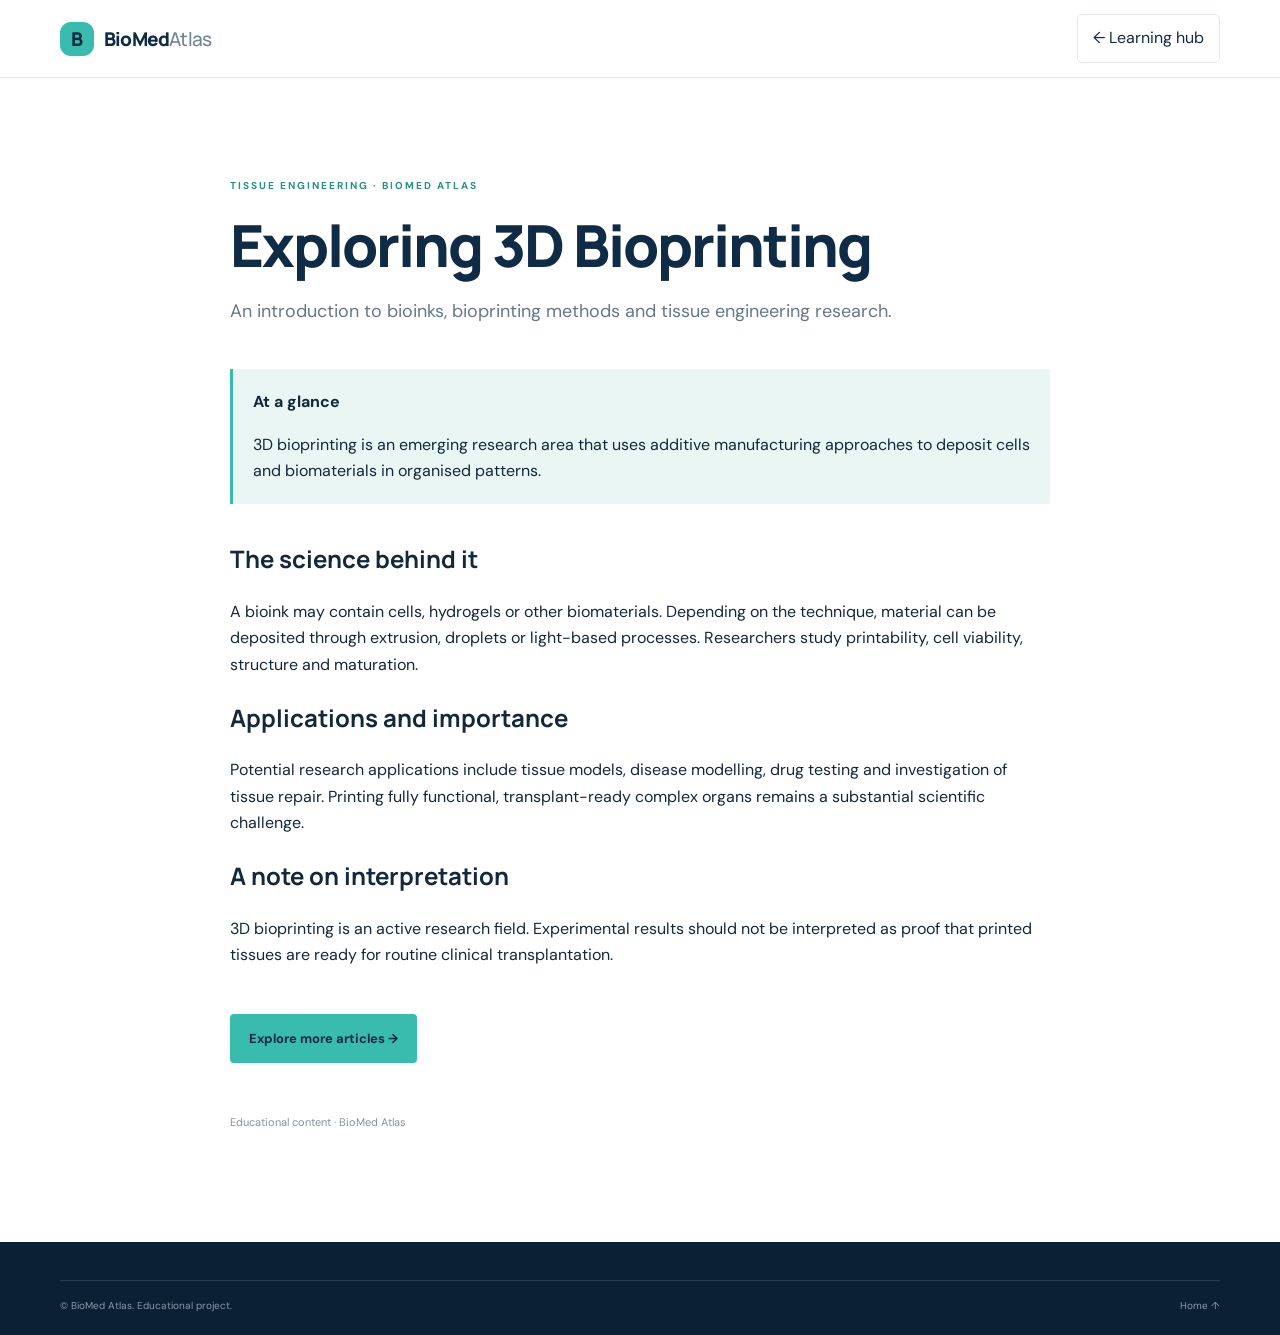
==== biomed-atlas/articles/3d-bioprinting.html @ d500323e "Initial commit - BioMed Atlas website" ====
<!DOCTYPE html>
<html lang="en"><head>
<meta charset="UTF-8"><meta name="viewport" content="width=device-width, initial-scale=1">
<title>Exploring 3D Bioprinting | BioMed Atlas</title>
<meta name="description" content="An introduction to bioinks, bioprinting methods and tissue engineering research.">
<meta name="robots" content="index, follow">
<link rel="canonical" href="https://YOUR-SITE-NAME.netlify.app/articles/3d-bioprinting.html">
<meta property="og:type" content="article"><meta property="og:title" content="Exploring 3D Bioprinting | BioMed Atlas"><meta property="og:description" content="An introduction to bioinks, bioprinting methods and tissue engineering research.">
<link rel="preconnect" href="https://fonts.googleapis.com"><link rel="preconnect" href="https://fonts.gstatic.com" crossorigin>
<link href="https://fonts.googleapis.com/css2?family=DM+Sans:wght@400;500;600;700&family=Manrope:wght@400;500;600;700;800&display=swap" rel="stylesheet"><link rel="stylesheet" href="../styles.css">
<script type="application/ld+json">
{"@context":"https://schema.org","@type":"Article","headline":"Exploring 3D Bioprinting","description":"An introduction to bioinks, bioprinting methods and tissue engineering research.","author":{"@type":"Organization","name":"BioMed Atlas"},"publisher":{"@type":"Organization","name":"BioMed Atlas"},"mainEntityOfPage":"https://YOUR-SITE-NAME.netlify.app/articles/3d-bioprinting.html"}
</script></head>
<body><header class="site-header"><nav class="nav container"><a class="brand" href="../index.html"><span class="brand-mark">B</span><span>BioMed<span class="brand-light">Atlas</span></span></a><a class="nav-cta" href="../index.html#learn">← Learning hub</a></nav></header>
<main><section class="section-pad"><article class="container" style="max-width:820px"><p class="eyebrow">TISSUE ENGINEERING · BIOMED ATLAS</p><h1 style="font:800 clamp(36px,5vw,58px)/1.12 Manrope,sans-serif;letter-spacing:-2px;color:#102b46;margin:0 0 20px">Exploring 3D Bioprinting</h1><p style="font-size:18px;color:#667788;margin-bottom:42px">An introduction to bioinks, bioprinting methods and tissue engineering research.</p><div style="background:#eaf6f3;border-left:3px solid #39bcae;padding:20px;margin-bottom:35px"><strong>At a glance</strong><p style="margin-bottom:0">3D bioprinting is an emerging research area that uses additive manufacturing approaches to deposit cells and biomaterials in organised patterns.</p></div><h2 style="font-family:Manrope,sans-serif">The science behind it</h2><p>A bioink may contain cells, hydrogels or other biomaterials. Depending on the technique, material can be deposited through extrusion, droplets or light-based processes. Researchers study printability, cell viability, structure and maturation.</p><h2 style="font-family:Manrope,sans-serif">Applications and importance</h2><p>Potential research applications include tissue models, disease modelling, drug testing and investigation of tissue repair. Printing fully functional, transplant-ready complex organs remains a substantial scientific challenge.</p><h2 style="font-family:Manrope,sans-serif">A note on interpretation</h2><p>3D bioprinting is an active research field. Experimental results should not be interpreted as proof that printed tissues are ready for routine clinical transplantation.</p><p style="margin-top:45px"><a class="button button-primary" href="../index.html#learn">Explore more articles →</a></p><p style="font-size:11px;color:#84939d;margin-top:50px">Educational content · BioMed Atlas</p></article></section></main>
<footer class="footer"><div class="container footer-bottom"><span>© BioMed Atlas. Educational project.</span><a href="../index.html">Home ↑</a></div></footer></body></html>
---- biomed-atlas/styles.css ----
/* BioMed Atlas — responsive styles */
:root{--navy:#102b46;--navy-2:#183d5c;--teal:#39bcae;--mint:#dff5f1;--ink:#14283b;--muted:#667788;--paper:#f7f9f8;--line:#e2e9e7;--white:#fff;--font:"DM Sans",sans-serif;--display:"Manrope",sans-serif}
*{box-sizing:border-box}html{scroll-behavior:smooth;scroll-padding-top:86px}body{margin:0;color:var(--ink);font-family:var(--font);line-height:1.65;background:#fff}img{display:block;max-width:100%}a{color:inherit;text-decoration:none}button,input,textarea{font:inherit}.container{width:min(1160px,calc(100% - 48px));margin-inline:auto}.section-pad{padding:100px 0}.skip-link{position:absolute;left:-9999px;top:8px;background:#fff;padding:10px;z-index:99}.skip-link:focus{left:8px}.site-header{height:78px;position:sticky;top:0;z-index:20;background:rgba(255,255,255,.94);backdrop-filter:blur(12px);border-bottom:1px solid rgba(226,233,231,.8)}.nav{height:100%;display:flex;align-items:center;justify-content:space-between}.brand{display:flex;align-items:center;gap:10px;font:800 19px var(--display);letter-spacing:-.8px;color:var(--navy)}.brand-mark{width:34px;height:34px;border-radius:11px;background:var(--teal);color:var(--navy);display:grid;place-items:center;font:800 19px var(--display)}.brand-light{font-weight:500;color:#6d8492}.nav-links{display:flex;align-items:center;gap:29px;font-size:13px;font-weight:600;color:#4f6271}.nav-links a:hover,.footer a:hover{color:var(--teal)}.nav-cta{padding:10px 15px;border:1px solid var(--line);border-radius:5px;color:var(--navy)}.menu-toggle{display:none;border:0;background:none;font-size:24px;color:var(--navy)}
.hero{background:var(--navy);color:white;position:relative;overflow:hidden;padding:86px 0 25px}.hero:before{content:"";position:absolute;width:570px;height:570px;border:1px solid rgba(98,190,180,.14);border-radius:50%;right:-180px;top:-280px}.hero-grid{display:grid;grid-template-columns:1fr .95fr;gap:65px;align-items:center;position:relative}.eyebrow{font-size:10px;letter-spacing:2px;font-weight:700;color:#258f86;margin:0 0 18px}.hero .eyebrow{color:#77d7cb;display:flex;align-items:center;gap:10px}.eyebrow-line{width:27px;height:1px;background:currentColor}.hero h1,.section-heading h2,.career h2,.faq h2,.contact h2{font:700 clamp(39px,5.4vw,67px)/1.12 var(--display);letter-spacing:-2.8px;margin:0}.hero h1 em,.section-heading h2 em,.career h2 em,.faq h2 em,.contact h2 em{font-style:normal;color:var(--teal)}.hero-description{max-width:510px;color:#c3d1dc;font-size:16px;line-height:1.8;margin:25px 0 30px}.hero-actions{display:flex;align-items:center;gap:25px}.button{display:inline-flex;align-items:center;justify-content:center;gap:18px;padding:14px 19px;border:0;border-radius:4px;font-weight:700;font-size:13px;cursor:pointer}.button-primary{background:var(--teal);color:var(--navy)}.button-primary:hover{background:#64d5c8;transform:translateY(-1px)}.text-link{font-size:13px;font-weight:600;color:#d6e3e9}.text-link span{color:var(--teal);margin-left:6px}.hero-note{font-size:11px;color:#9bb1bf;margin-top:48px;display:flex;align-items:center;gap:9px}.pulse-dot{width:7px;height:7px;border-radius:50%;background:var(--teal);box-shadow:0 0 0 5px rgba(57,188,174,.13)}.hero-visual{height:440px;position:relative}.hero-visual>img{width:100%;height:100%;object-fit:cover;border-radius:48% 48% 8px 8px;filter:saturate(.78);position:relative;z-index:1}.visual-label{position:absolute;z-index:2;bottom:25px;left:-35px;background:#fff;color:var(--navy);padding:15px 19px;display:flex;align-items:center;gap:12px;box-shadow:0 12px 35px #061b2b44}.label-icon{background:var(--mint);color:#168b80;border-radius:50%;width:34px;height:34px;display:grid;place-items:center;font-size:19px}.visual-label strong,.visual-label small{display:block}.visual-label strong{font:700 12px var(--display)}.visual-label small{font-size:10px;color:var(--muted)}.orbit{position:absolute;border:1px solid rgba(79,207,193,.4);border-radius:50%;z-index:0}.orbit-one{width:95px;height:95px;right:-32px;top:18px}.orbit-two{width:35px;height:35px;right:0;top:48px;background:var(--teal)}.hero-bottom{display:flex;justify-content:space-between;color:#7894a6;font-size:9px;letter-spacing:1.7px;margin-top:65px}
.section-heading{display:flex;justify-content:space-between;align-items:end;gap:55px;margin-bottom:48px}.section-heading h2,.career h2,.faq h2,.contact h2{font-size:clamp(34px,4vw,48px);letter-spacing:-1.9px;max-width:590px}.section-intro{max-width:390px;color:var(--muted);font-size:14px;margin:0 0 5px;line-height:1.8}.topic-grid{display:grid;grid-template-columns:repeat(4,1fr);border:1px solid var(--line)}.topic-card{padding:27px 25px 25px;min-height:280px;position:relative;border-right:1px solid var(--line);transition:.2s}.topic-card:last-child{border:0}.topic-card:hover{background:#f2faf8;transform:translateY(-4px)}.card-number{font-size:10px;color:#8b9ba5;letter-spacing:1px}.topic-icon{font-size:35px;color:#229b90;margin:27px 0 13px}.topic-card h3,.device-card h3,.article-card h3{font:700 19px var(--display);letter-spacing:-.5px;margin:0 0 9px}.topic-card p,.device-card p,.article-card p{font-size:12px;color:var(--muted);line-height:1.8;margin:0 0 22px}.card-link{font-size:11px;font-weight:700;color:#168b80}.card-link span{margin-left:7px}.devices{background:var(--navy);color:#fff}.light-heading .eyebrow{color:#75d3c8}.light-heading .section-intro{color:#b3c4d0}.device-grid{display:grid;grid-template-columns:repeat(3,1fr);gap:22px}.device-card{background:#193b58;border:1px solid #294d68}.device-card img{height:205px;width:100%;object-fit:cover;filter:saturate(.7)}.device-content{padding:22px}.device-content>span,.article-top,.innovation-overlay>span{font-size:9px;letter-spacing:1.4px;color:#66d1c5;font-weight:700}.device-card h3{font-size:21px;margin:9px 0}.device-card p{color:#b7c7d1;margin:0}
.innovation-grid{display:grid;grid-template-columns:1.25fr 1fr;grid-template-rows:230px 230px;gap:18px}.innovation-card{position:relative;overflow:hidden;background:var(--navy)}.innovation-card:after{content:"";position:absolute;inset:0;background:linear-gradient(0deg,rgba(8,28,45,.93),rgba(8,28,45,.05) 80%)}.innovation-card img{width:100%;height:100%;object-fit:cover;transition:transform .5s}.innovation-card:hover img{transform:scale(1.04)}.innovation-feature{grid-row:span 2}.innovation-overlay{position:absolute;z-index:1;bottom:22px;left:25px;right:25px;color:#fff}.innovation-overlay h3{font:700 21px var(--display);margin:8px 0}.innovation-feature .innovation-overlay h3{font-size:29px}.innovation-overlay p{font-size:12px;color:#d0dce4;max-width:440px;margin:0}
.learning{background:var(--paper)}.library-controls{display:flex;justify-content:space-between;align-items:center;gap:20px;margin-bottom:25px}.search-box{height:45px;background:#fff;border:1px solid var(--line);display:flex;align-items:center;gap:10px;padding:0 13px;width:min(320px,100%);color:#81929d}.search-box input{border:0;outline:0;width:100%;font-size:12px;color:var(--ink)}.filter-list{display:flex;gap:7px;flex-wrap:wrap}.filter-button{background:transparent;border:1px solid #d8e2df;border-radius:3px;padding:9px 13px;font-size:11px;color:#5f707c;cursor:pointer}.filter-button.active,.filter-button:hover{background:var(--navy);border-color:var(--navy);color:#fff}.article-grid{display:grid;grid-template-columns:repeat(3,1fr);gap:16px}.article-card{background:#fff;border:1px solid var(--line);padding:23px;min-height:260px;display:flex;flex-direction:column}.article-top{display:flex;justify-content:space-between;color:#168b80;font-size:8px}.article-top span+span{color:#9aa8b0}.article-symbol{font-size:30px;color:#39bcae;margin:23px 0 10px}.article-card h3{font-size:17px}.article-card p{margin-bottom:18px}.article-card .card-link{margin-top:auto}.no-results{color:var(--muted);font-size:13px}
.career{background:#eaf6f3}.career-layout{display:grid;grid-template-columns:1fr .9fr;gap:100px;align-items:center}.career-copy{max-width:510px;color:var(--muted);font-size:14px;line-height:1.9;margin:22px 0 27px}.career-list{border-top:1px solid #cbded9}.career-list>div{display:grid;grid-template-columns:38px 1fr;column-gap:12px;padding:17px 0;border-bottom:1px solid #cbded9}.career-list>div>span{grid-row:span 2;font-size:10px;color:#24988e;padding-top:3px}.career-list strong{font:700 15px var(--display)}.career-list small{font-size:11px;color:var(--muted)}
.faq-layout{display:grid;grid-template-columns:.8fr 1.2fr;gap:100px}.faq h2{font-size:40px}.faq .section-intro{margin-top:18px}.faq-list details{border-bottom:1px solid var(--line);padding:18px 0}.faq-list details:first-child{border-top:1px solid var(--line)}.faq-list summary{cursor:pointer;font:700 14px var(--display);list-style:none;display:flex;justify-content:space-between;gap:15px}.faq-list summary:after{content:"+";color:#168b80;font-size:19px}.faq-list details[open] summary:after{content:"−"}.faq-list details p{font-size:12px;color:var(--muted);line-height:1.8;max-width:600px}
.contact{background:var(--navy);color:#fff}.contact-layout{display:grid;grid-template-columns:1fr .8fr;gap:100px}.contact .eyebrow{color:#75d3c8}.contact h2{font-size:43px}.contact-layout>div>p:not(.eyebrow){color:#bdcbd5;font-size:13px;max-width:420px;margin-top:22px}.contact-note{border-left:2px solid var(--teal);padding:10px 14px;color:#a8bbc8;font-size:10px;margin-top:35px;max-width:420px}.contact-form{background:#fff;color:var(--ink);padding:28px;display:flex;flex-direction:column;gap:9px}.contact-form label{font-size:11px;font-weight:700;margin-top:5px}.contact-form input,.contact-form textarea{width:100%;border:1px solid var(--line);padding:12px;font-size:12px;outline-color:var(--teal);resize:vertical}.contact-form .button{margin-top:8px;align-self:flex-start}.form-note{font-size:10px;color:var(--muted);margin:3px 0 0}.hidden{display:none}
.footer{background:#0b2034;color:#fff;padding:38px 0 20px}.footer-main{display:flex;align-items:center;justify-content:space-between;gap:25px;padding-bottom:30px}.footer-brand{color:#fff}.footer-main>p{font-size:11px;color:#9db0be}.footer-links{display:flex;gap:20px;font-size:11px;color:#c0cdd6}.footer-bottom{border-top:1px solid #284056;padding-top:17px;display:flex;justify-content:space-between;font-size:10px;color:#849bab}
@media(max-width:900px){.nav-links{gap:15px}.hero-grid{gap:35px}.hero-visual{height:380px}.topic-grid{grid-template-columns:repeat(2,1fr)}.topic-card:nth-child(2){border-right:0}.topic-card:nth-child(-n+2){border-bottom:1px solid var(--line)}.career-layout,.faq-layout,.contact-layout{gap:45px}.section-heading{gap:30px}}
@media(max-width:700px){.container{width:min(100% - 34px,560px)}.site-header{height:68px}.menu-toggle{display:block}.nav-links{display:none;position:absolute;top:67px;left:0;right:0;background:#fff;padding:18px 25px 23px;box-shadow:0 15px 20px #102b4615;flex-direction:column;align-items:stretch;gap:17px}.nav-links.open{display:flex}.nav-cta{text-align:center}.hero{padding:58px 0 20px}.hero-grid{grid-template-columns:1fr;gap:40px}.hero h1{font-size:48px}.hero-description{font-size:14px}.hero-visual{height:320px;margin:0 12px 0 20px}.visual-label{left:-18px;bottom:17px}.hero-bottom{margin-top:45px;font-size:7px}.section-pad{padding:70px 0}.section-heading{display:block;margin-bottom:32px}.section-heading h2,.career h2,.faq h2,.contact h2{font-size:37px}.section-intro{margin-top:17px}.topic-card{padding:20px;min-height:260px}.topic-card h3{font-size:17px}.device-grid{grid-template-columns:1fr}.device-card img{height:220px}.innovation-grid{grid-template-columns:1fr;grid-template-rows:260px 220px 220px}.innovation-feature{grid-row:auto}.innovation-feature .innovation-overlay h3{font-size:23px}.library-controls{align-items:stretch;flex-direction:column}.search-box{width:100%}.article-grid{grid-template-columns:1fr}.article-card{min-height:235px}.career-layout,.faq-layout,.contact-layout{grid-template-columns:1fr;gap:35px}.career-list{margin-top:10px}.contact-form{padding:22px}.footer-main{align-items:flex-start;flex-direction:column;gap:12px}.footer-links{flex-wrap:wrap}.footer-bottom{gap:15px;font-size:9px}}
@media(prefers-reduced-motion:reduce){html{scroll-behavior:auto}*,*:before,*:after{transition:none!important;animation:none!important}}

/* Learning hub expansion, project credits and article reading layout */
.learning-path{display:flex;align-items:center;gap:12px;flex-wrap:wrap;background:#e8f4f1;border:1px solid #d4e9e3;padding:15px 18px;margin:0 0 26px;font-size:10px;color:#4e6b70}.learning-path strong{font:700 12px var(--display);color:var(--navy);margin-right:8px}.learning-path span{padding:5px 8px;background:#fff;border-radius:3px}.article-card[hidden]{display:none}.glossary{margin-top:48px;padding:28px;background:#fff;border:1px solid var(--line)}.glossary h3{font:700 22px var(--display);margin:0 0 20px;color:var(--navy)}.glossary dl{display:grid;grid-template-columns:repeat(2,1fr);gap:18px 30px;margin:0}.glossary dl div{border-top:1px solid var(--line);padding-top:12px}.glossary dt{font:700 13px var(--display);color:#168b80}.glossary dd{font-size:11px;color:var(--muted);margin:5px 0 0}.learning-disclaimer{font-size:10px;color:#74858f;margin-top:20px}.about{background:#f2f7f6}.about-layout{display:grid;grid-template-columns:1fr .9fr;gap:80px;align-items:start}.about h2{font:700 clamp(34px,4vw,48px)/1.12 var(--display);letter-spacing:-1.9px;margin:0 0 24px;color:var(--navy)}.about h2 em{font-style:normal;color:#229b90}.about-layout>div:first-child p:not(.eyebrow){font-size:13px;color:var(--muted);line-height:1.9}.about-layout a:not(.social-links a){color:#168b80;text-decoration:underline;text-underline-offset:3px}.about-lead{font-size:16px!important;color:#405766!important}.people-panel{display:grid;gap:14px}.people-panel article{background:#fff;border:1px solid var(--line);padding:25px}.person-label{font-size:9px;letter-spacing:1.4px;color:#168b80;font-weight:700}.people-panel h3{font:700 22px var(--display);color:var(--navy);margin:8px 0}.people-panel p{font-size:12px;color:var(--muted);line-height:1.8}.social-links{display:flex;flex-direction:column;gap:9px;margin-top:15px}.social-links a{font-size:11px;font-weight:700;color:#168b80}.credit-card{border-left:3px solid var(--teal)!important}.article-page{max-width:820px}.article-page h1{font:800 clamp(36px,5vw,58px)/1.12 var(--display);letter-spacing:-2px;color:var(--navy);margin:0 0 20px}.article-deck{font-size:18px;color:var(--muted);margin-bottom:42px}.article-page h2{font:700 25px var(--display);color:var(--navy);margin:35px 0 12px}.article-page>p:not(.eyebrow){font-size:14px;line-height:1.9;color:#506574}.article-callout{background:#eaf6f3;border-left:3px solid var(--teal);padding:20px;margin-bottom:35px}.article-callout p{margin-bottom:0;color:#405766;font-size:13px}.article-caution{background:#f7f9f8;padding:14px;border:1px solid var(--line);font-size:11px!important}.article-meta{font-size:10px!important;color:#8a9aa3!important;margin-top:40px}
@media(max-width:700px){.about-layout{grid-template-columns:1fr;gap:30px}.glossary dl{grid-template-columns:1fr}.learning-path{align-items:flex-start;flex-direction:column;gap:7px}.article-deck{font-size:15px}}
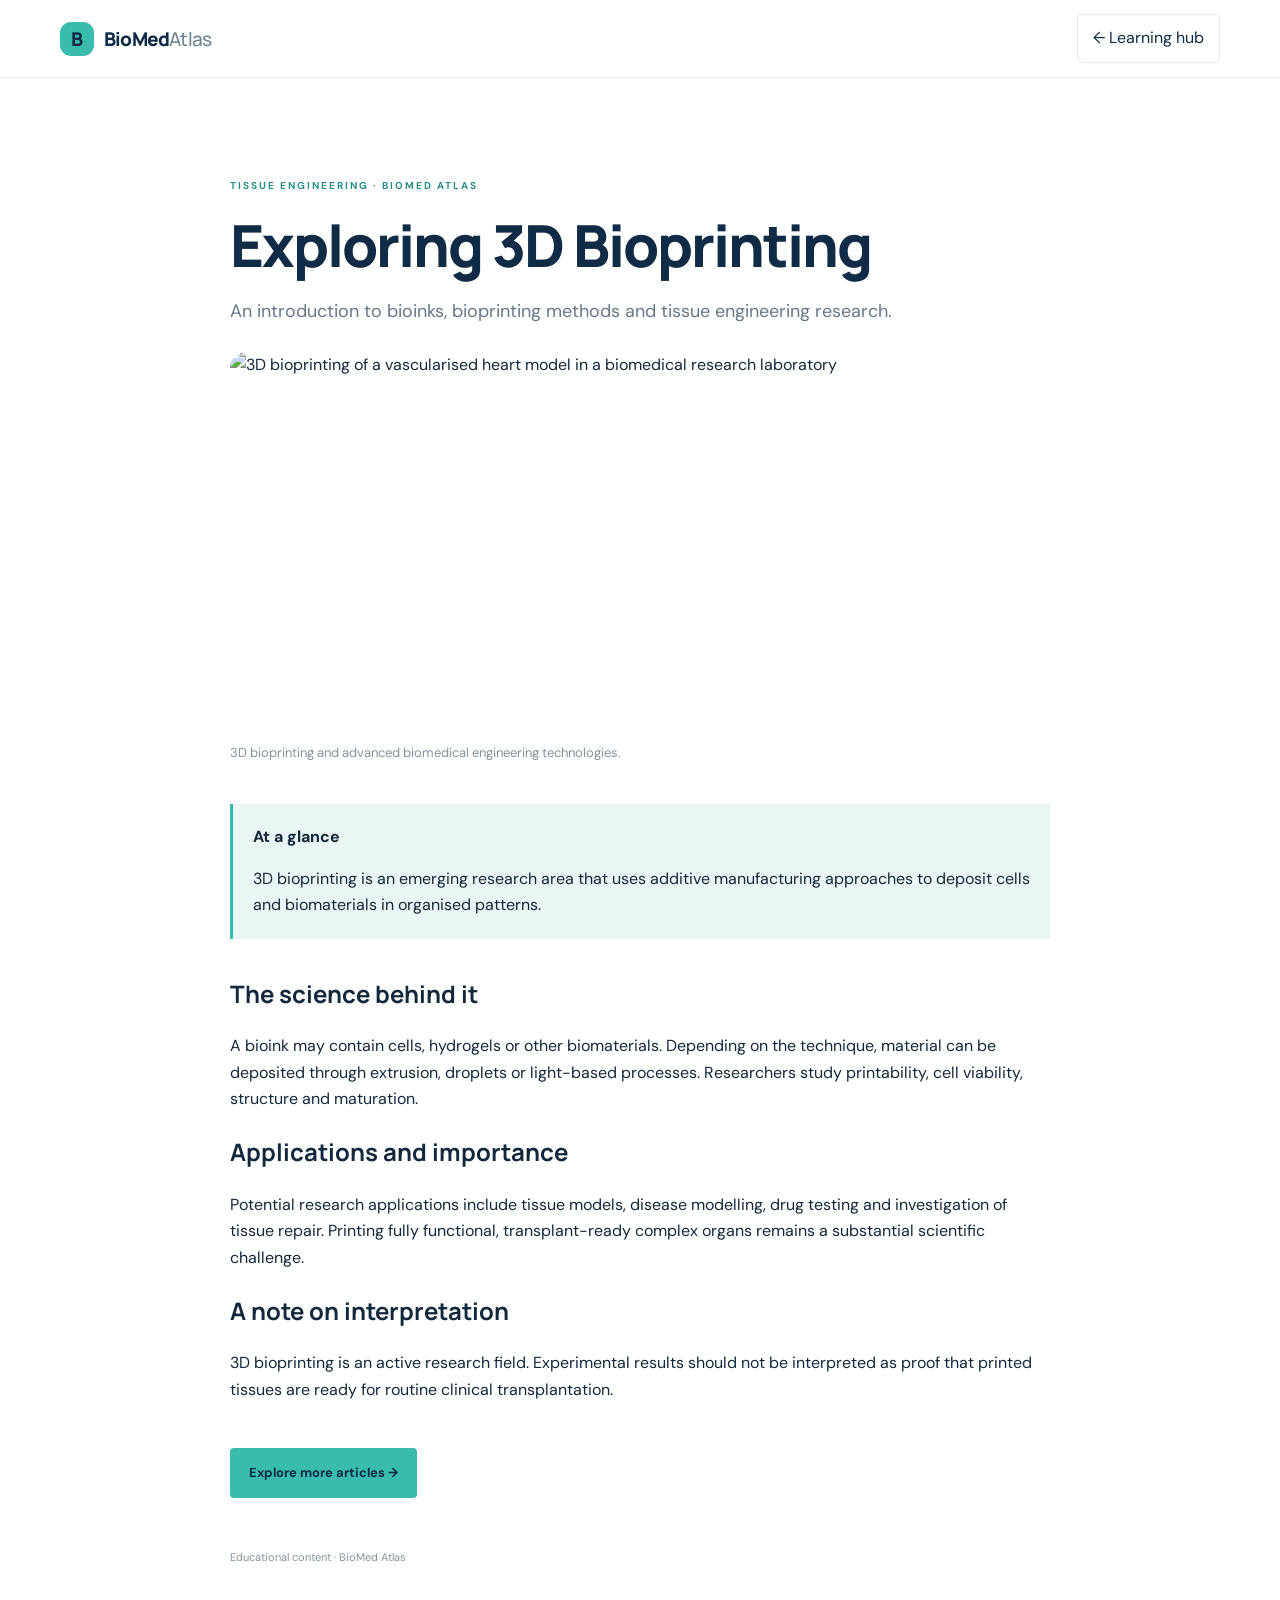
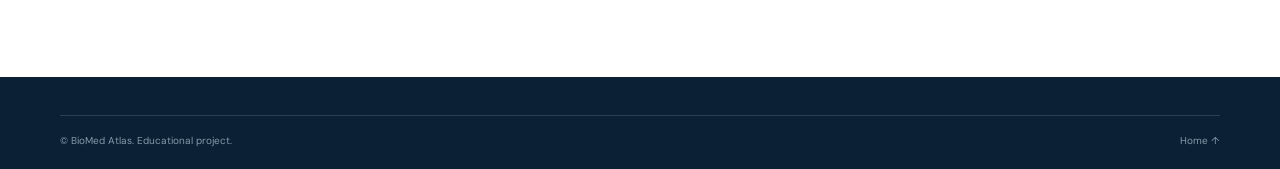
==== commit d362a1b8: "Fix bioprinting and prosthetics images" ====
--- a/biomed-atlas/articles/3d-bioprinting.html
+++ b/biomed-atlas/articles/3d-bioprinting.html
@@ -1,16 +1,131 @@
+
 <!DOCTYPE html>
-<html lang="en"><head>
-<meta charset="UTF-8"><meta name="viewport" content="width=device-width, initial-scale=1">
+<html lang="en">
+<head>
+<meta charset="UTF-8">
+<meta name="viewport" content="width=device-width, initial-scale=1">
+
 <title>Exploring 3D Bioprinting | BioMed Atlas</title>
-<meta name="description" content="An introduction to bioinks, bioprinting methods and tissue engineering research.">
+<meta name="description" content="Explore 3D bioprinting, bioinks, printing methods and tissue engineering research in biomedical engineering.">
 <meta name="robots" content="index, follow">
+
 <link rel="canonical" href="https://YOUR-SITE-NAME.netlify.app/articles/3d-bioprinting.html">
-<meta property="og:type" content="article"><meta property="og:title" content="Exploring 3D Bioprinting | BioMed Atlas"><meta property="og:description" content="An introduction to bioinks, bioprinting methods and tissue engineering research.">
-<link rel="preconnect" href="https://fonts.googleapis.com"><link rel="preconnect" href="https://fonts.gstatic.com" crossorigin>
-<link href="https://fonts.googleapis.com/css2?family=DM+Sans:wght@400;500;600;700&family=Manrope:wght@400;500;600;700;800&display=swap" rel="stylesheet"><link rel="stylesheet" href="../styles.css">
+
+<meta property="og:type" content="article">
+<meta property="og:title" content="Exploring 3D Bioprinting | BioMed Atlas">
+<meta property="og:description" content="An introduction to bioinks, bioprinting methods and tissue engineering research.">
+
+<link rel="preconnect" href="https://fonts.googleapis.com">
+<link rel="preconnect" href="https://fonts.gstatic.com" crossorigin>
+
+<link href="https://fonts.googleapis.com/css2?family=DM+Sans:wght@400;500;600;700&family=Manrope:wght@400;500;600;700;800&display=swap" rel="stylesheet">
+
+<link rel="stylesheet" href="../styles.css">
+
 <script type="application/ld+json">
-{"@context":"https://schema.org","@type":"Article","headline":"Exploring 3D Bioprinting","description":"An introduction to bioinks, bioprinting methods and tissue engineering research.","author":{"@type":"Organization","name":"BioMed Atlas"},"publisher":{"@type":"Organization","name":"BioMed Atlas"},"mainEntityOfPage":"https://YOUR-SITE-NAME.netlify.app/articles/3d-bioprinting.html"}
-</script></head>
-<body><header class="site-header"><nav class="nav container"><a class="brand" href="../index.html"><span class="brand-mark">B</span><span>BioMed<span class="brand-light">Atlas</span></span></a><a class="nav-cta" href="../index.html#learn">← Learning hub</a></nav></header>
-<main><section class="section-pad"><article class="container" style="max-width:820px"><p class="eyebrow">TISSUE ENGINEERING · BIOMED ATLAS</p><h1 style="font:800 clamp(36px,5vw,58px)/1.12 Manrope,sans-serif;letter-spacing:-2px;color:#102b46;margin:0 0 20px">Exploring 3D Bioprinting</h1><p style="font-size:18px;color:#667788;margin-bottom:42px">An introduction to bioinks, bioprinting methods and tissue engineering research.</p><div style="background:#eaf6f3;border-left:3px solid #39bcae;padding:20px;margin-bottom:35px"><strong>At a glance</strong><p style="margin-bottom:0">3D bioprinting is an emerging research area that uses additive manufacturing approaches to deposit cells and biomaterials in organised patterns.</p></div><h2 style="font-family:Manrope,sans-serif">The science behind it</h2><p>A bioink may contain cells, hydrogels or other biomaterials. Depending on the technique, material can be deposited through extrusion, droplets or light-based processes. Researchers study printability, cell viability, structure and maturation.</p><h2 style="font-family:Manrope,sans-serif">Applications and importance</h2><p>Potential research applications include tissue models, disease modelling, drug testing and investigation of tissue repair. Printing fully functional, transplant-ready complex organs remains a substantial scientific challenge.</p><h2 style="font-family:Manrope,sans-serif">A note on interpretation</h2><p>3D bioprinting is an active research field. Experimental results should not be interpreted as proof that printed tissues are ready for routine clinical transplantation.</p><p style="margin-top:45px"><a class="button button-primary" href="../index.html#learn">Explore more articles →</a></p><p style="font-size:11px;color:#84939d;margin-top:50px">Educational content · BioMed Atlas</p></article></section></main>
-<footer class="footer"><div class="container footer-bottom"><span>© BioMed Atlas. Educational project.</span><a href="../index.html">Home ↑</a></div></footer></body></html>+{
+  "@context": "https://schema.org",
+  "@type": "Article",
+  "headline": "Exploring 3D Bioprinting",
+  "description": "An introduction to bioinks, bioprinting methods and tissue engineering research.",
+  "author": {
+    "@type": "Organization",
+    "name": "BioMed Atlas"
+  },
+  "publisher": {
+    "@type": "Organization",
+    "name": "BioMed Atlas"
+  },
+  "mainEntityOfPage": "https://YOUR-SITE-NAME.netlify.app/articles/3d-bioprinting.html"
+}
+</script>
+</head>
+
+<body>
+
+<header class="site-header">
+<nav class="nav container">
+<a class="brand" href="../index.html">
+<span class="brand-mark">B</span>
+<span>BioMed<span class="brand-light">Atlas</span></span>
+</a>
+
+<a class="nav-cta" href="../index.html#learn">← Learning hub</a>
+</nav>
+</header>
+
+<main>
+<section class="section-pad">
+<article class="container" style="max-width:820px">
+
+<p class="eyebrow">TISSUE ENGINEERING · BIOMED ATLAS</p>
+
+<h1 style="font:800 clamp(36px,5vw,58px)/1.12 Manrope,sans-serif;letter-spacing:-2px;color:#102b46;margin:0 0 20px">
+Exploring 3D Bioprinting
+</h1>
+
+<p style="font-size:18px;color:#667788;margin-bottom:25px">
+An introduction to bioinks, bioprinting methods and tissue engineering research.
+</p>
+
+<!-- 3D BIOPRINTING IMAGE -->
+<figure style="margin:0 0 40px;">
+<img
+src="../assets/bioprinting-prosthetics.png"
+alt="3D bioprinting of a vascularised heart model in a biomedical research laboratory"
+style="width:100%;height:380px;object-fit:cover;border-radius:16px;"
+loading="lazy"
+>
+<figcaption style="font-size:13px;color:#84939d;margin-top:10px;">
+3D bioprinting and advanced biomedical engineering technologies.
+</figcaption>
+</figure>
+
+<div style="background:#eaf6f3;border-left:3px solid #39bcae;padding:20px;margin-bottom:35px">
+<strong>At a glance</strong>
+<p style="margin-bottom:0">
+3D bioprinting is an emerging research area that uses additive manufacturing approaches to deposit cells and biomaterials in organised patterns.
+</p>
+</div>
+
+<h2 style="font-family:Manrope,sans-serif">The science behind it</h2>
+
+<p>
+A bioink may contain cells, hydrogels or other biomaterials. Depending on the technique, material can be deposited through extrusion, droplets or light-based processes. Researchers study printability, cell viability, structure and maturation.
+</p>
+
+<h2 style="font-family:Manrope,sans-serif">Applications and importance</h2>
+
+<p>
+Potential research applications include tissue models, disease modelling, drug testing and investigation of tissue repair. Printing fully functional, transplant-ready complex organs remains a substantial scientific challenge.
+</p>
+
+<h2 style="font-family:Manrope,sans-serif">A note on interpretation</h2>
+
+<p>
+3D bioprinting is an active research field. Experimental results should not be interpreted as proof that printed tissues are ready for routine clinical transplantation.
+</p>
+
+<p style="margin-top:45px">
+<a class="button button-primary" href="../index.html#learn">
+Explore more articles →
+</a>
+</p>
+
+<p style="font-size:11px;color:#84939d;margin-top:50px">
+Educational content · BioMed Atlas
+</p>
+
+</article>
+</section>
+</main>
+
+<footer class="footer">
+<div class="container footer-bottom">
+<span>© BioMed Atlas. Educational project.</span>
+<a href="../index.html">Home ↑</a>
+</div>
+</footer>
+
+</body>
+</html>
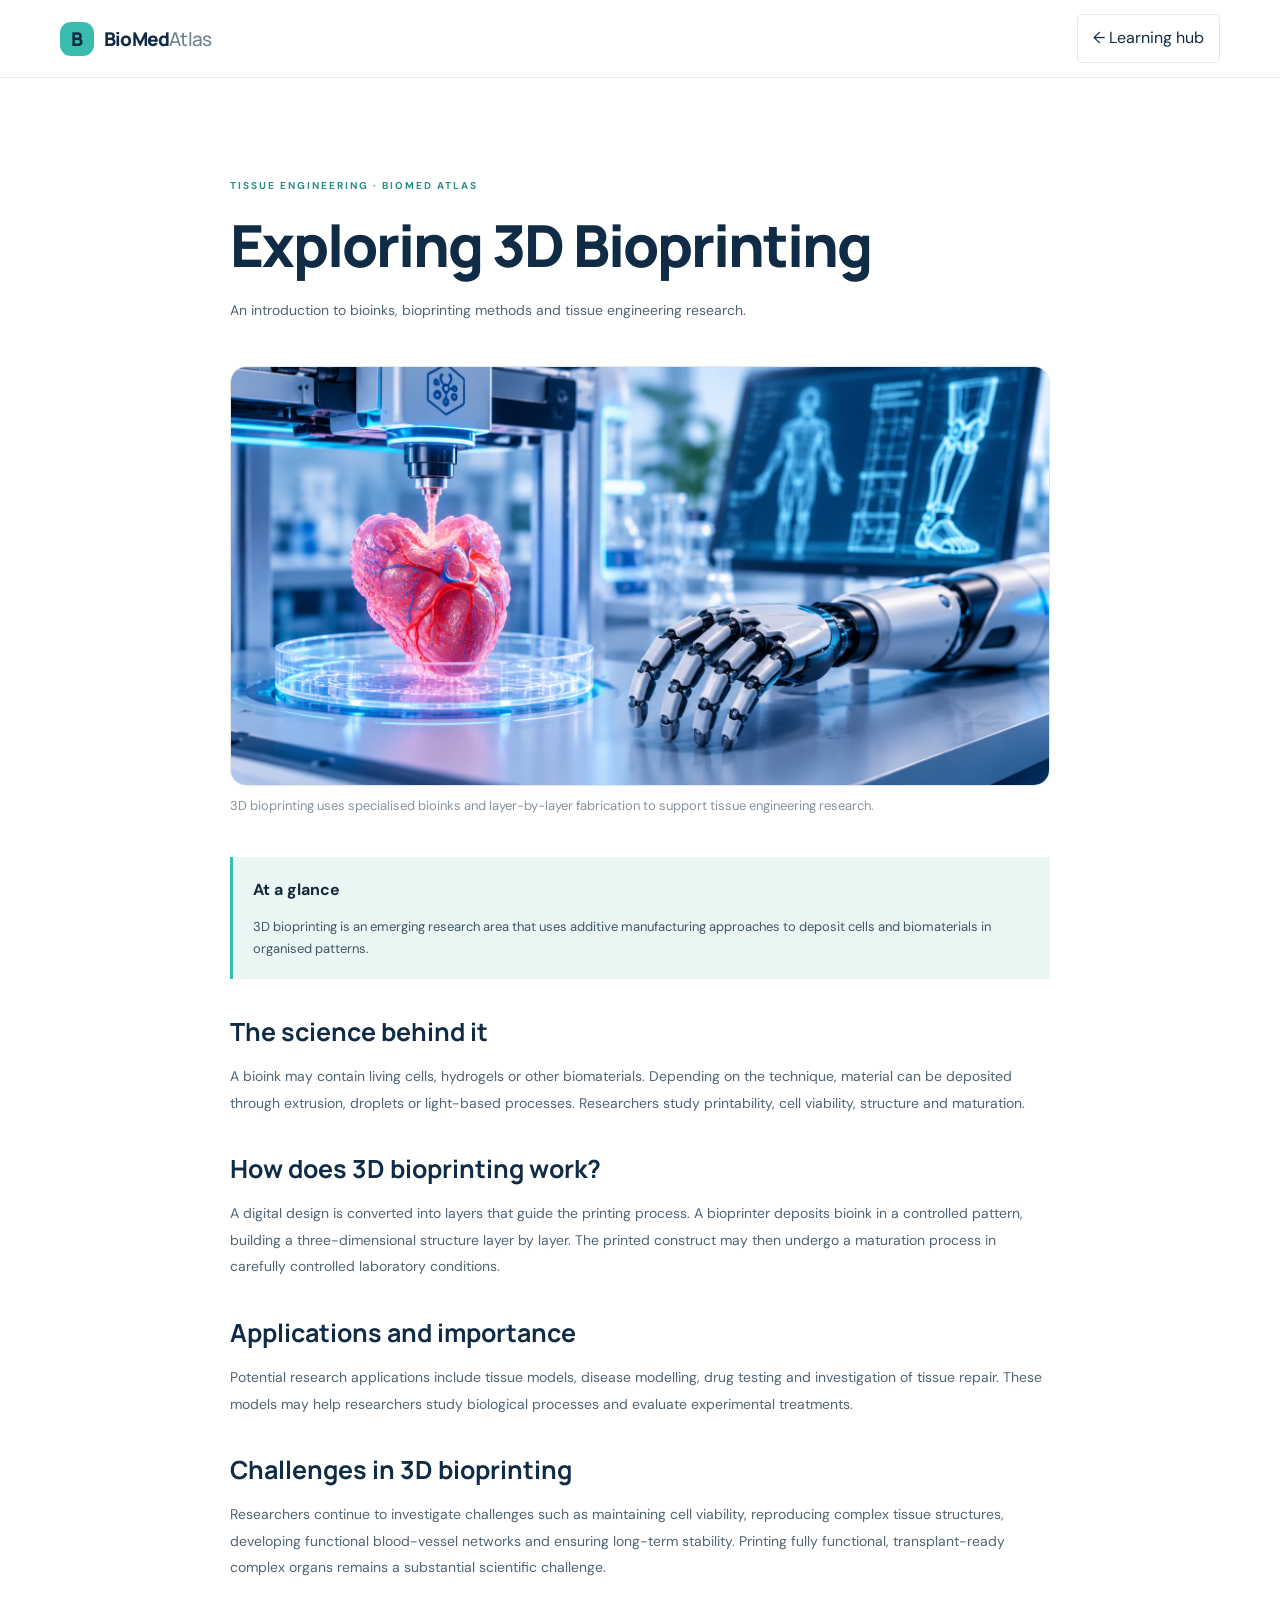
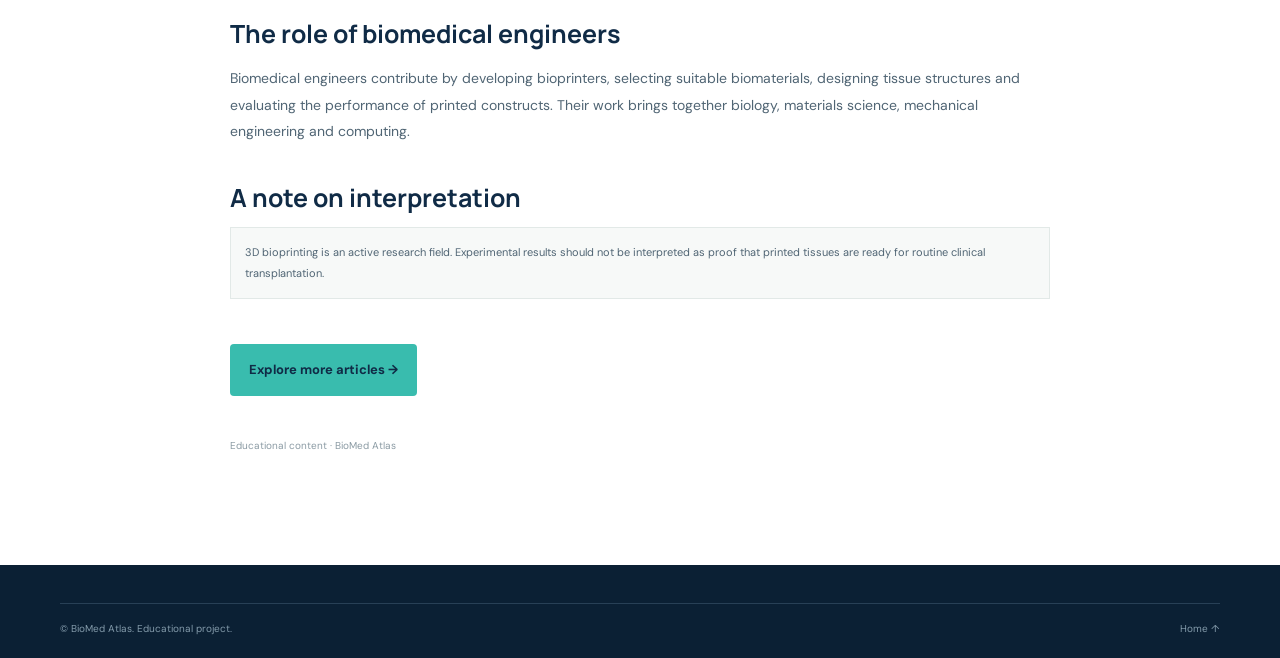
==== commit 86be3acf: "Update 3D bioprinting image in innovations section" ====
--- a/biomed-atlas/articles/3d-bioprinting.html
+++ b/biomed-atlas/articles/3d-bioprinting.html
@@ -21,6 +21,36 @@
 <link href="https://fonts.googleapis.com/css2?family=DM+Sans:wght@400;500;600;700&family=Manrope:wght@400;500;600;700;800&display=swap" rel="stylesheet">
 
 <link rel="stylesheet" href="../styles.css">
+
+<style>
+.article-image {
+    margin: 0 0 40px;
+    width: 100%;
+}
+
+.article-image img {
+    display: block;
+    width: 100%;
+    height: 420px;
+    object-fit: cover;
+    object-position: center;
+    border-radius: 16px;
+    background: #eaf2f5;
+}
+
+.article-image figcaption {
+    font-size: 13px;
+    color: #84939d;
+    margin-top: 10px;
+    line-height: 1.6;
+}
+
+@media (max-width: 600px) {
+    .article-image img {
+        height: 260px;
+    }
+}
+</style>
 
 <script type="application/ld+json">
 {
@@ -56,53 +86,73 @@
 
 <main>
 <section class="section-pad">
-<article class="container" style="max-width:820px">
+
+<article class="container article-page">
 
 <p class="eyebrow">TISSUE ENGINEERING · BIOMED ATLAS</p>
 
-<h1 style="font:800 clamp(36px,5vw,58px)/1.12 Manrope,sans-serif;letter-spacing:-2px;color:#102b46;margin:0 0 20px">
-Exploring 3D Bioprinting
-</h1>
+<h1>Exploring 3D Bioprinting</h1>
 
-<p style="font-size:18px;color:#667788;margin-bottom:25px">
+<p class="article-deck">
 An introduction to bioinks, bioprinting methods and tissue engineering research.
 </p>
 
-<!-- 3D BIOPRINTING IMAGE -->
-<figure style="margin:0 0 40px;">
+<!-- DEDICATED 3D BIOPRINTING IMAGE -->
+<figure class="article-image">
 <img
-src="../assets/bioprinting-prosthetics.png"
-alt="3D bioprinting of a vascularised heart model in a biomedical research laboratory"
-style="width:100%;height:380px;object-fit:cover;border-radius:16px;"
-loading="lazy"
+src="../assets/bioprinting.png"
+alt="3D bioprinter depositing bioink layer by layer to create an engineered tissue structure"
+width="1200"
+height="700"
+loading="eager"
 >
-<figcaption style="font-size:13px;color:#84939d;margin-top:10px;">
-3D bioprinting and advanced biomedical engineering technologies.
+
+<figcaption>
+3D bioprinting uses specialised bioinks and layer-by-layer fabrication to support tissue engineering research.
 </figcaption>
 </figure>
 
-<div style="background:#eaf6f3;border-left:3px solid #39bcae;padding:20px;margin-bottom:35px">
+<!-- AT A GLANCE -->
+<div class="article-callout">
 <strong>At a glance</strong>
-<p style="margin-bottom:0">
+<p>
 3D bioprinting is an emerging research area that uses additive manufacturing approaches to deposit cells and biomaterials in organised patterns.
 </p>
 </div>
 
-<h2 style="font-family:Manrope,sans-serif">The science behind it</h2>
+<h2>The science behind it</h2>
 
 <p>
-A bioink may contain cells, hydrogels or other biomaterials. Depending on the technique, material can be deposited through extrusion, droplets or light-based processes. Researchers study printability, cell viability, structure and maturation.
+A bioink may contain living cells, hydrogels or other biomaterials. Depending on the technique, material can be deposited through extrusion, droplets or light-based processes. Researchers study printability, cell viability, structure and maturation.
 </p>
 
-<h2 style="font-family:Manrope,sans-serif">Applications and importance</h2>
+<h2>How does 3D bioprinting work?</h2>
 
 <p>
-Potential research applications include tissue models, disease modelling, drug testing and investigation of tissue repair. Printing fully functional, transplant-ready complex organs remains a substantial scientific challenge.
+A digital design is converted into layers that guide the printing process. A bioprinter deposits bioink in a controlled pattern, building a three-dimensional structure layer by layer. The printed construct may then undergo a maturation process in carefully controlled laboratory conditions.
 </p>
 
-<h2 style="font-family:Manrope,sans-serif">A note on interpretation</h2>
+<h2>Applications and importance</h2>
 
 <p>
+Potential research applications include tissue models, disease modelling, drug testing and investigation of tissue repair. These models may help researchers study biological processes and evaluate experimental treatments.
+</p>
+
+<h2>Challenges in 3D bioprinting</h2>
+
+<p>
+Researchers continue to investigate challenges such as maintaining cell viability, reproducing complex tissue structures, developing functional blood-vessel networks and ensuring long-term stability. Printing fully functional, transplant-ready complex organs remains a substantial scientific challenge.
+</p>
+
+<h2>The role of biomedical engineers</h2>
+
+<p>
+Biomedical engineers contribute by developing bioprinters, selecting suitable biomaterials, designing tissue structures and evaluating the performance of printed constructs. Their work brings together biology, materials science, mechanical engineering and computing.
+</p>
+
+<h2>A note on interpretation</h2>
+
+<p class="article-caution">
 3D bioprinting is an active research field. Experimental results should not be interpreted as proof that printed tissues are ready for routine clinical transplantation.
 </p>
 
@@ -112,7 +162,7 @@
 </a>
 </p>
 
-<p style="font-size:11px;color:#84939d;margin-top:50px">
+<p class="article-meta">
 Educational content · BioMed Atlas
 </p>
 
--- a/biomed-atlas/styles.css
+++ b/biomed-atlas/styles.css
@@ -16,3 +16,35 @@
 /* Learning hub expansion, project credits and article reading layout */
 .learning-path{display:flex;align-items:center;gap:12px;flex-wrap:wrap;background:#e8f4f1;border:1px solid #d4e9e3;padding:15px 18px;margin:0 0 26px;font-size:10px;color:#4e6b70}.learning-path strong{font:700 12px var(--display);color:var(--navy);margin-right:8px}.learning-path span{padding:5px 8px;background:#fff;border-radius:3px}.article-card[hidden]{display:none}.glossary{margin-top:48px;padding:28px;background:#fff;border:1px solid var(--line)}.glossary h3{font:700 22px var(--display);margin:0 0 20px;color:var(--navy)}.glossary dl{display:grid;grid-template-columns:repeat(2,1fr);gap:18px 30px;margin:0}.glossary dl div{border-top:1px solid var(--line);padding-top:12px}.glossary dt{font:700 13px var(--display);color:#168b80}.glossary dd{font-size:11px;color:var(--muted);margin:5px 0 0}.learning-disclaimer{font-size:10px;color:#74858f;margin-top:20px}.about{background:#f2f7f6}.about-layout{display:grid;grid-template-columns:1fr .9fr;gap:80px;align-items:start}.about h2{font:700 clamp(34px,4vw,48px)/1.12 var(--display);letter-spacing:-1.9px;margin:0 0 24px;color:var(--navy)}.about h2 em{font-style:normal;color:#229b90}.about-layout>div:first-child p:not(.eyebrow){font-size:13px;color:var(--muted);line-height:1.9}.about-layout a:not(.social-links a){color:#168b80;text-decoration:underline;text-underline-offset:3px}.about-lead{font-size:16px!important;color:#405766!important}.people-panel{display:grid;gap:14px}.people-panel article{background:#fff;border:1px solid var(--line);padding:25px}.person-label{font-size:9px;letter-spacing:1.4px;color:#168b80;font-weight:700}.people-panel h3{font:700 22px var(--display);color:var(--navy);margin:8px 0}.people-panel p{font-size:12px;color:var(--muted);line-height:1.8}.social-links{display:flex;flex-direction:column;gap:9px;margin-top:15px}.social-links a{font-size:11px;font-weight:700;color:#168b80}.credit-card{border-left:3px solid var(--teal)!important}.article-page{max-width:820px}.article-page h1{font:800 clamp(36px,5vw,58px)/1.12 var(--display);letter-spacing:-2px;color:var(--navy);margin:0 0 20px}.article-deck{font-size:18px;color:var(--muted);margin-bottom:42px}.article-page h2{font:700 25px var(--display);color:var(--navy);margin:35px 0 12px}.article-page>p:not(.eyebrow){font-size:14px;line-height:1.9;color:#506574}.article-callout{background:#eaf6f3;border-left:3px solid var(--teal);padding:20px;margin-bottom:35px}.article-callout p{margin-bottom:0;color:#405766;font-size:13px}.article-caution{background:#f7f9f8;padding:14px;border:1px solid var(--line);font-size:11px!important}.article-meta{font-size:10px!important;color:#8a9aa3!important;margin-top:40px}
 @media(max-width:700px){.about-layout{grid-template-columns:1fr;gap:30px}.glossary dl{grid-template-columns:1fr}.learning-path{align-items:flex-start;flex-direction:column;gap:7px}.article-deck{font-size:15px}}
+
+/* Dedicated image styling for the 3D bioprinting and prosthetics articles */
+.article-image {
+    margin: 0 0 40px;
+    width: 100%;
+}
+
+.article-image img {
+    display: block;
+    width: 100%;
+    height: 400px;
+    max-width: 100%;
+    object-fit: cover;
+    object-position: center;
+    border-radius: 16px;
+    background: #eaf2f5;
+    border: 1px solid var(--line);
+}
+
+.article-image figcaption {
+    margin-top: 10px;
+    color: var(--muted);
+    font-size: 12px;
+    line-height: 1.6;
+}
+
+/* Keep article hero images consistent on smaller screens */
+@media (max-width: 700px) {
+    .article-image img {
+        height: 250px;
+    }
+}
